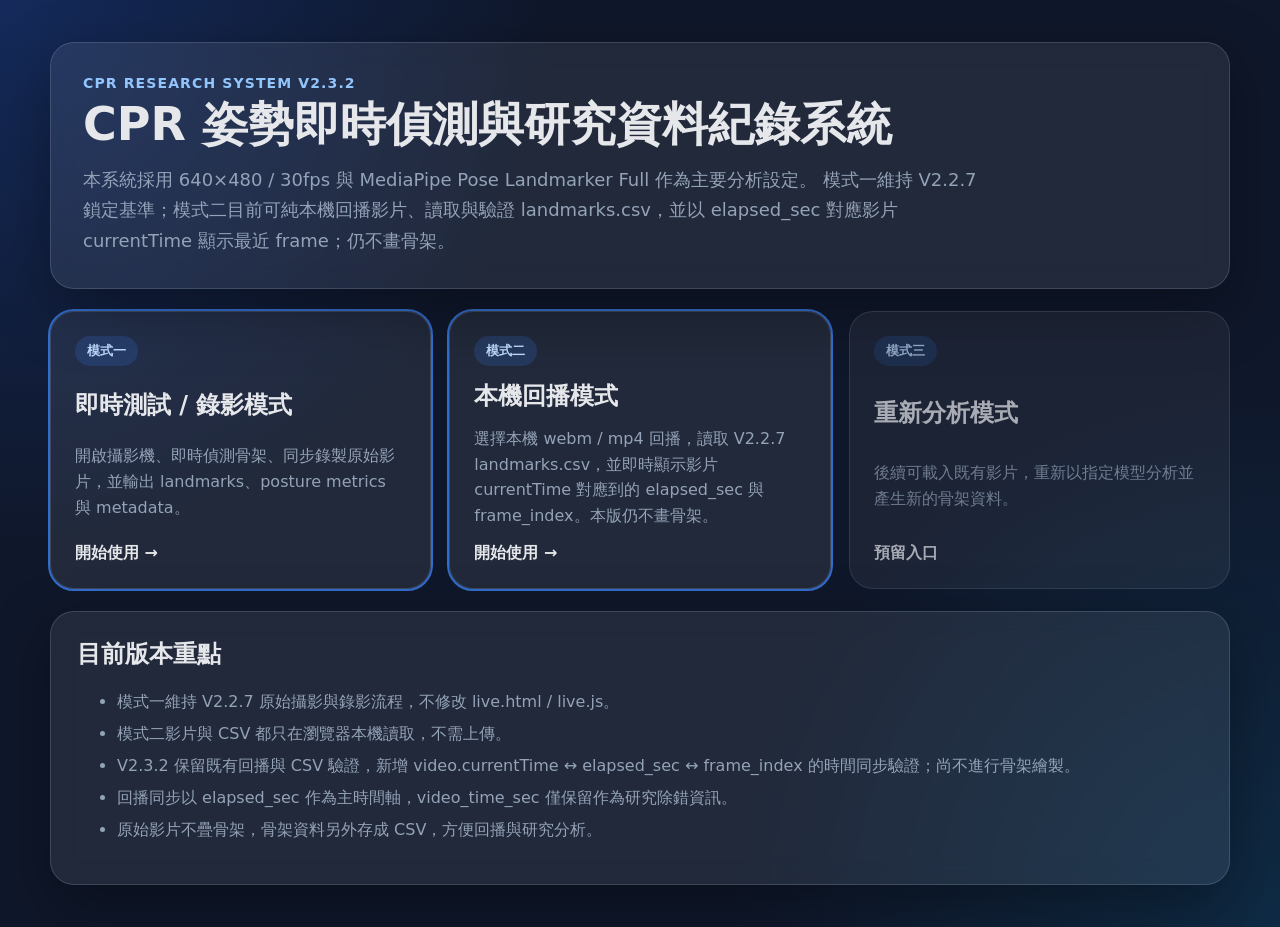
==== index.html @ a7bba178 "V2.3.2 mode 2" ====
<!doctype html>
<html lang="zh-Hant">
<head>
  <meta charset="utf-8" />
  <meta name="viewport" content="width=device-width, initial-scale=1" />
  <title>CPR Research System V2.3.2</title>
  <link rel="stylesheet" href="style.css?v=20260828-v232" />
</head>
<body>
  <main class="home-shell">
    <section class="hero-card">
      <p class="eyebrow">CPR Research System V2.3.2</p>
      <h1>CPR 姿勢即時偵測與研究資料紀錄系統</h1>
      <p class="hero-text">
        本系統採用 640×480 / 30fps 與 MediaPipe Pose Landmarker Full 作為主要分析設定。
        模式一維持 V2.2.7 鎖定基準；模式二目前可純本機回播影片、讀取與驗證 landmarks.csv，並以 elapsed_sec 對應影片 currentTime 顯示最近 frame；仍不畫骨架。
      </p>
    </section>

    <section class="mode-grid" aria-label="系統模式選擇">
      <a class="mode-card active" href="live.html">
        <span class="mode-badge">模式一</span>
        <h2>即時測試 / 錄影模式</h2>
        <p>開啟攝影機、即時偵測骨架、同步錄製原始影片，並輸出 landmarks、posture metrics 與 metadata。</p>
        <strong>開始使用 →</strong>
      </a>

      <a class="mode-card active" href="replay.html">
        <span class="mode-badge">模式二</span>
        <h2>本機回播模式</h2>
        <p>選擇本機 webm / mp4 回播，讀取 V2.2.7 landmarks.csv，並即時顯示影片 currentTime 對應到的 elapsed_sec 與 frame_index。本版仍不畫骨架。</p>
        <strong>開始使用 →</strong>
      </a>

      <a class="mode-card disabled" href="analyze.html" aria-disabled="true">
        <span class="mode-badge">模式三</span>
        <h2>重新分析模式</h2>
        <p>後續可載入既有影片，重新以指定模型分析並產生新的骨架資料。</p>
        <strong>預留入口</strong>
      </a>
    </section>

    <section class="note-card">
      <h2>目前版本重點</h2>
      <ul>
        <li>模式一維持 V2.2.7 原始攝影與錄影流程，不修改 live.html / live.js。</li>
        <li>模式二影片與 CSV 都只在瀏覽器本機讀取，不需上傳。</li>
        <li>V2.3.2 保留既有回播與 CSV 驗證，新增 video.currentTime ↔ elapsed_sec ↔ frame_index 的時間同步驗證；尚不進行骨架繪製。</li>
        <li>回播同步以 elapsed_sec 作為主時間軸，video_time_sec 僅保留作為研究除錯資訊。</li>
        <li>原始影片不疊骨架，骨架資料另外存成 CSV，方便回播與研究分析。</li>
      </ul>
    </section>
  </main>
</body>
</html>
---- style.css ----
:root {
  --bg: #0f172a;
  --surface: #111827;
  --surface-2: #1f2937;
  --card: #ffffff;
  --text: #e5e7eb;
  --muted: #94a3b8;
  --line: rgba(148, 163, 184, 0.25);
  --primary: #2563eb;
  --primary-2: #1d4ed8;
  --danger: #dc2626;
  --danger-2: #b91c1c;
  --ok: #16a34a;
  --warn: #f59e0b;
  --bad: #dc2626;
  --shadow: 0 20px 60px rgba(0, 0, 0, 0.35);
  --video-aspect: 4 / 3;
}


* { box-sizing: border-box; }

body {
  margin: 0;
  min-height: 100vh;
  font-family: system-ui, -apple-system, BlinkMacSystemFont, "Segoe UI", sans-serif;
  background:
    radial-gradient(circle at top left, rgba(37, 99, 235, 0.25), transparent 35%),
    radial-gradient(circle at bottom right, rgba(14, 165, 233, 0.14), transparent 35%),
    var(--bg);
  color: var(--text);
}

a { color: inherit; text-decoration: none; }

button, input, select {
  font: inherit;
}

button {
  border: 0;
  border-radius: 12px;
  padding: 12px 16px;
  cursor: pointer;
  font-weight: 800;
  transition: transform 0.15s ease, opacity 0.15s ease, background 0.15s ease;
}

button:hover:not(:disabled) { transform: translateY(-1px); }
button:disabled { opacity: 0.45; cursor: not-allowed; }

.primary-btn, .primary-link {
  background: var(--primary);
  color: #fff;
}
.primary-btn:hover:not(:disabled), .primary-link:hover { background: var(--primary-2); }

.secondary-btn {
  background: #e5e7eb;
  color: #111827;
}

.danger-btn {
  background: var(--danger);
  color: #fff;
}
.danger-btn:hover:not(:disabled) { background: var(--danger-2); }

.home-shell, .placeholder-shell {
  width: min(1180px, calc(100% - 32px));
  margin: 0 auto;
  padding: 42px 0;
}

.hero-card, .note-card, .panel {
  background: rgba(255, 255, 255, 0.08);
  border: 1px solid var(--line);
  border-radius: 24px;
  box-shadow: var(--shadow);
  backdrop-filter: blur(12px);
}

.hero-card {
  padding: 32px;
}

.hero-card h1, .topbar h1 {
  margin: 8px 0 14px;
  font-size: clamp(30px, 4vw, 46px);
  line-height: 1.12;
}

.eyebrow {
  margin: 0;
  color: #93c5fd;
  font-size: 14px;
  font-weight: 900;
  letter-spacing: 0.08em;
  text-transform: uppercase;
}

.hero-text {
  max-width: 900px;
  margin: 0;
  color: var(--muted);
  font-size: 18px;
  line-height: 1.7;
}

.mode-grid {
  display: grid;
  grid-template-columns: repeat(3, 1fr);
  gap: 18px;
  margin: 22px 0;
}

.mode-card {
  display: flex;
  min-height: 260px;
  flex-direction: column;
  gap: 14px;
  justify-content: space-between;
  padding: 24px;
  background: rgba(255, 255, 255, 0.08);
  border: 1px solid var(--line);
  border-radius: 24px;
}

.mode-card.active { outline: 2px solid rgba(59, 130, 246, 0.8); }
.mode-card.disabled { opacity: 0.72; }
.mode-card h2 { margin: 0; font-size: 24px; }
.mode-card p { margin: 0; color: var(--muted); line-height: 1.6; }

.mode-badge, .version-pill {
  width: fit-content;
  border-radius: 999px;
  padding: 6px 12px;
  background: rgba(59, 130, 246, 0.18);
  color: #bfdbfe;
  font-weight: 900;
  font-size: 13px;
}

.note-card {
  padding: 26px;
}
.note-card h2 { margin-top: 0; }
.note-card li { margin: 8px 0; color: var(--muted); line-height: 1.5; }

.back-link {
  display: inline-block;
  margin-bottom: 16px;
  color: #bfdbfe;
  font-weight: 800;
}

.primary-link {
  display: inline-block;
  width: fit-content;
  margin-top: 20px;
  border-radius: 12px;
  padding: 12px 16px;
  font-weight: 900;
}

.app-shell {
  width: min(1680px, calc(100% - 28px));
  margin: 0 auto;
  padding: 24px 0 40px;
}

.topbar {
  display: flex;
  align-items: flex-start;
  justify-content: space-between;
  gap: 18px;
  margin-bottom: 18px;
}
.topbar h1 { font-size: clamp(28px, 3vw, 42px); }

.live-layout {
  display: grid;
  grid-template-columns: minmax(250px, 310px) minmax(520px, 1fr) minmax(300px, 380px);
  gap: 18px;
  align-items: start;
}

.panel {
  padding: 18px;
}
.panel h2 {
  margin: 0 0 16px;
  font-size: 21px;
}

.field {
  display: grid;
  gap: 8px;
  margin-bottom: 14px;
}
.field span {
  color: #cbd5e1;
  font-size: 14px;
  font-weight: 800;
}
input, select {
  width: 100%;
  border: 1px solid rgba(148, 163, 184, 0.35);
  border-radius: 12px;
  padding: 12px 13px;
  background: rgba(15, 23, 42, 0.78);
  color: var(--text);
  outline: none;
}
input:focus, select:focus {
  border-color: #60a5fa;
  box-shadow: 0 0 0 3px rgba(37, 99, 235, 0.25);
}

.info-box {
  margin-top: 14px;
  border-radius: 16px;
  padding: 14px;
  background: rgba(15, 23, 42, 0.72);
  border: 1px solid rgba(148, 163, 184, 0.22);
}
.info-box p { margin: 8px 0 0; color: var(--muted); line-height: 1.55; }
.info-box.compact { font-size: 14px; }

.video-column {
  display: grid;
  gap: 14px;
  position: sticky;
  top: 14px;
}

.operation-panel {
  display: grid;
  gap: 14px;
  position: sticky;
  top: 14px;
}
.operation-panel h2 { margin-bottom: 0; }

.video-card {
  position: relative;
  width: 100%;
  aspect-ratio: var(--video-aspect, 4 / 3);
  overflow: hidden;
  border-radius: 24px;
  background: #020617;
  border: 1px solid var(--line);
  box-shadow: var(--shadow);
}
.video-card video,
.video-card canvas {
  position: absolute;
  inset: 0;
  width: 100%;
  height: 100%;
  object-fit: contain;
}
.video-card video { display: none; }
.video-card.video-landscape { --video-aspect: 4 / 3; }
.video-card.video-portrait {
  --video-aspect: 3 / 4;
  width: min(100%, 440px);
  margin-inline: auto;
}

.video-overlay {
  position: absolute;
  z-index: 5;
  border-radius: 12px;
  padding: 8px 12px;
  background: rgba(2, 6, 23, 0.72);
  color: #fff;
  font-weight: 900;
  letter-spacing: 0.02em;
}
.top-left { top: 12px; left: 12px; }
.top-right { top: 12px; right: 12px; font-size: 28px; }
.bottom-left { bottom: 12px; left: 12px; color: #bfdbfe; }

.control-row {
  display: grid;
  grid-template-columns: 1fr 1fr;
  gap: 10px;
}

.status-line {
  border-radius: 14px;
  padding: 12px 14px;
  background: rgba(15, 23, 42, 0.78);
  border: 1px solid var(--line);
  color: #cbd5e1;
  line-height: 1.5;
}

.status-panel { display: grid; gap: 12px; }
.status-panel h2 { margin-bottom: 4px; }
.inline-status-panel {
  display: grid;
  grid-template-columns: 1fr 1fr;
  gap: 10px;
  align-items: stretch;
}
.inline-status-panel h2, .inline-status-panel .info-box { grid-column: 1 / -1; }

.metric-card {
  border-radius: 18px;
  padding: 16px;
  background: rgba(15, 23, 42, 0.78);
  border: 1px solid rgba(148, 163, 184, 0.22);
}
.metric-card span {
  display: block;
  color: var(--muted);
  font-size: 14px;
  font-weight: 800;
  margin-bottom: 8px;
}
.metric-card strong {
  display: block;
  font-size: 25px;
  line-height: 1.25;
}
.metric-card.ok { border-color: rgba(22, 163, 74, 0.6); }
.metric-card.ok strong { color: #86efac; }
.metric-card.warn { border-color: rgba(245, 158, 11, 0.75); }
.metric-card.warn strong { color: #fcd34d; }
.metric-card.bad { border-color: rgba(220, 38, 38, 0.7); }
.metric-card.bad strong { color: #fca5a5; }
.metric-card.muted strong { color: #cbd5e1; font-size: 18px; }

.download-panel h2 { margin-bottom: 12px; }
.download-grid {
  display: grid;
  grid-template-columns: 1fr;
  gap: 10px;
}
.download-grid button { min-height: 52px; }

@media (max-width: 1180px) {
  .mode-grid { grid-template-columns: 1fr; }
  .live-layout {
    grid-template-columns: 1fr;
  }
  .settings-panel { order: 3; }
  .video-column { order: 1; position: static; }
  .operation-panel { order: 2; position: static; }
  .inline-status-panel { grid-template-columns: repeat(3, minmax(0, 1fr)); }
  .inline-status-panel .metric-card.muted { grid-column: span 2; }
  .download-grid { grid-template-columns: repeat(2, 1fr); }
}

@media (max-width: 720px) {
  .home-shell, .placeholder-shell, .app-shell { width: min(100% - 18px, 100%); padding-top: 14px; }
  .hero-card, .note-card, .panel { border-radius: 18px; padding: 16px; }
  .topbar { display: block; }
  .version-pill { margin-top: 10px; }
  .control-row { grid-template-columns: 1fr 1fr; gap: 8px; }
  .control-row button { min-height: 50px; padding: 10px 8px; font-size: 15px; }
  .download-grid { grid-template-columns: 1fr; }
  .video-card { border-radius: 18px; }
  .video-card.video-portrait { width: min(100%, calc(43vh * 0.75)); }
  .video-card.video-landscape { width: min(100%, calc(43vh * 1.333)); margin-inline: auto; }
  .video-overlay { font-size: 16px; padding: 7px 10px; }
  .top-right { font-size: 22px; }
  .inline-status-panel { gap: 8px; padding: 12px; }
  .inline-status-panel h2 { font-size: 18px; margin: 0; }
  .metric-card { padding: 12px; border-radius: 14px; }
  .metric-card span { font-size: 12px; margin-bottom: 4px; }
  .metric-card strong { font-size: 17px; }
  .metric-card.muted strong { font-size: 14px; }
}


/* V2.2.7: 現場測試版版面修正 */
.download-panel {
  border-top: 1px solid rgba(148, 163, 184, 0.18);
  padding-top: 4px;
}
.download-panel h2 { font-size: 18px; margin: 0 0 10px; }
@media (min-width: 1181px) {
  .video-card { min-height: 0; }
  .settings-panel, .operation-panel, .video-column { max-height: calc(100vh - 28px); }
  .settings-panel, .operation-panel { overflow: auto; }
}
@media (max-width: 720px) {
  .app-shell { padding-bottom: 20px; }
  .topbar h1 { font-size: 24px; margin-bottom: 6px; }
  .back-link { margin-bottom: 8px; }
  .eyebrow { font-size: 12px; }
  .operation-panel { padding: 12px; gap: 10px; }
  .operation-panel > h2 { font-size: 18px; }
  .inline-status-panel { grid-template-columns: repeat(2, minmax(0, 1fr)); }
  .inline-status-panel .metric-card.muted { grid-column: 1 / -1; }
  .monitor-hint { display: none; }
  .status-line { font-size: 14px; padding: 10px; }
}


/* V2.2.7: keep V2.2.3 camera flow, refine display and mobile operation order */
#sideCard strong { font-size: 22px; }
@media (max-width: 720px) {
  .operation-panel > h2 { order: 0; }
  .inline-status-panel { order: 1; }
  .control-row { order: 2; }
  .status-line { order: 3; }
  .monitor-hint { order: 4; }
  .download-panel { order: 5; }
}

/* V2.3.0: Mode 2 local-only video playback. Existing V2.2.7 live styles above are unchanged. */
.replay-layout {
  display: grid;
  grid-template-columns: minmax(280px, 340px) minmax(0, 1fr);
  gap: 18px;
  align-items: start;
}

.replay-control-panel,
.replay-main-column {
  display: grid;
  gap: 14px;
}

.replay-control-panel {
  position: sticky;
  top: 14px;
}

.replay-button-row {
  grid-template-columns: 1fr;
}

.local-only-box {
  border-color: rgba(22, 163, 74, 0.45);
}

.local-only-box strong {
  color: #86efac;
}

.replay-video-card {
  --video-aspect: 4 / 3;
  min-height: 260px;
}

.replay-video-card video {
  display: block;
  z-index: 2;
  background: #020617;
}

.replay-empty-state {
  position: absolute;
  inset: 0;
  z-index: 1;
  display: grid;
  place-content: center;
  gap: 8px;
  padding: 24px;
  text-align: center;
  color: var(--muted);
}

.replay-empty-state strong {
  color: var(--text);
  font-size: 22px;
}

.replay-empty-state[hidden] {
  display: none;
}

.replay-info-panel h2 {
  margin-bottom: 14px;
}

.replay-info-grid {
  display: grid;
  grid-template-columns: repeat(3, minmax(0, 1fr));
  gap: 10px;
}

.replay-info-grid .metric-card strong {
  overflow-wrap: anywhere;
}

.replay-message-ok {
  border-color: rgba(22, 163, 74, 0.55);
  color: #bbf7d0;
}

.replay-message-error {
  border-color: rgba(220, 38, 38, 0.65);
  color: #fecaca;
}

@media (max-width: 980px) {
  .replay-layout {
    grid-template-columns: 1fr;
  }
  .replay-control-panel {
    position: static;
  }
  .replay-info-grid {
    grid-template-columns: repeat(2, minmax(0, 1fr));
  }
}

@media (max-width: 560px) {
  .replay-info-grid {
    grid-template-columns: 1fr;
  }
  .replay-video-card {
    min-height: 210px;
  }
}

/* V2.3.1: Mode 2 local landmarks.csv read/validation only. */
.replay-input-section {
  display: grid;
  gap: 12px;
}

.replay-input-section + .replay-input-section {
  border-top: 1px solid rgba(148, 163, 184, 0.22);
  padding-top: 16px;
}

.replay-input-section h2 {
  margin: 0;
}

.csv-mini-status {
  display: flex;
  align-items: center;
  gap: 9px;
  min-height: 44px;
  padding: 10px 12px;
  border-radius: 12px;
  border: 1px solid rgba(148, 163, 184, 0.22);
  background: rgba(15, 23, 42, 0.62);
  color: #cbd5e1;
}

.csv-status-dot {
  width: 10px;
  height: 10px;
  flex: 0 0 10px;
  border-radius: 999px;
  background: #64748b;
}

.csv-mini-status[data-state="loading"] .csv-status-dot { background: #fbbf24; }
.csv-mini-status[data-state="pass"] .csv-status-dot { background: #22c55e; }
.csv-mini-status[data-state="fail"] .csv-status-dot { background: #ef4444; }
.csv-mini-status[data-state="pass"] { border-color: rgba(34, 197, 94, 0.52); color: #bbf7d0; }
.csv-mini-status[data-state="fail"] { border-color: rgba(239, 68, 68, 0.58); color: #fecaca; }

.validation-heading-row {
  display: flex;
  align-items: flex-start;
  justify-content: space-between;
  gap: 16px;
  margin-bottom: 8px;
}

.validation-heading-row h2 {
  margin: 0;
}

.validation-heading-row .eyebrow {
  margin: 0 0 5px;
}

.validation-badge {
  flex: 0 0 auto;
  padding: 8px 12px;
  border-radius: 999px;
  border: 1px solid rgba(148, 163, 184, 0.28);
  background: rgba(15, 23, 42, 0.78);
  color: #cbd5e1;
  font-size: 14px;
  font-weight: 900;
}

.validation-badge[data-state="loading"] { border-color: rgba(245, 158, 11, 0.65); color: #fde68a; }
.validation-badge[data-state="pass"] { border-color: rgba(34, 197, 94, 0.65); color: #86efac; }
.validation-badge[data-state="fail"] { border-color: rgba(239, 68, 68, 0.7); color: #fca5a5; }

.validation-explain {
  margin: 0 0 14px;
  color: var(--muted);
  line-height: 1.65;
}

.landmark-info-grid {
  display: grid;
  grid-template-columns: repeat(3, minmax(0, 1fr));
  gap: 10px;
  margin-bottom: 14px;
}

.landmark-info-grid .metric-card strong {
  overflow-wrap: anywhere;
}

.validation-checks {
  display: grid;
  grid-template-columns: repeat(2, minmax(0, 1fr));
  gap: 10px;
}

.validation-check {
  display: grid;
  grid-template-columns: 34px minmax(0, 1fr);
  gap: 10px;
  align-items: start;
  min-height: 78px;
  padding: 13px;
  border-radius: 14px;
  border: 1px solid rgba(148, 163, 184, 0.22);
  background: rgba(15, 23, 42, 0.58);
}

.validation-check .validation-icon {
  display: grid;
  place-items: center;
  width: 30px;
  height: 30px;
  border-radius: 999px;
  background: rgba(100, 116, 139, 0.22);
  color: #cbd5e1;
  font-weight: 1000;
}

.validation-check strong,
.validation-check small {
  display: block;
}

.validation-check strong {
  margin: 1px 0 5px;
  color: #e2e8f0;
}

.validation-check small {
  color: var(--muted);
  line-height: 1.4;
}

.validation-check[data-state="pass"] {
  border-color: rgba(34, 197, 94, 0.5);
}
.validation-check[data-state="pass"] .validation-icon {
  background: rgba(34, 197, 94, 0.16);
  color: #86efac;
}
.validation-check[data-state="fail"] {
  border-color: rgba(239, 68, 68, 0.6);
}
.validation-check[data-state="fail"] .validation-icon {
  background: rgba(239, 68, 68, 0.16);
  color: #fca5a5;
}

.csv-detail-box {
  margin-top: 14px;
  border: 1px solid rgba(148, 163, 184, 0.22);
  border-radius: 14px;
  background: rgba(15, 23, 42, 0.48);
  overflow: hidden;
}

.csv-detail-box summary {
  cursor: pointer;
  padding: 13px 15px;
  color: #cbd5e1;
  font-weight: 850;
}

.csv-detail-grid {
  display: grid;
  grid-template-columns: repeat(2, minmax(0, 1fr));
  gap: 0;
  margin: 0;
  border-top: 1px solid rgba(148, 163, 184, 0.18);
}

.csv-detail-grid > div {
  padding: 12px 15px;
  border-bottom: 1px solid rgba(148, 163, 184, 0.12);
}

.csv-detail-grid > div:nth-child(odd) {
  border-right: 1px solid rgba(148, 163, 184, 0.12);
}

.csv-detail-grid dt {
  color: var(--muted);
  font-size: 12px;
  font-weight: 800;
  margin-bottom: 4px;
}

.csv-detail-grid dd {
  margin: 0;
  color: #e2e8f0;
  font-weight: 850;
  overflow-wrap: anywhere;
}

@media (max-width: 760px) {
  .landmark-info-grid,
  .validation-checks,
  .csv-detail-grid {
    grid-template-columns: 1fr;
  }

  .csv-detail-grid > div:nth-child(odd) {
    border-right: 0;
  }

  .validation-heading-row {
    align-items: stretch;
    flex-direction: column;
  }

  .validation-badge {
    align-self: flex-start;
  }
}

/* V2.3.1.1: responsive playback layout stabilization only.
   V2.3.1 CSV parsing/validation and V2.3.0 playback behavior are unchanged. */
@media (min-width: 981px) {
  .replay-layout {
    grid-template-columns: 300px minmax(0, 1fr);
  }
}

.replay-control-panel {
  /* Mode 2 does not need a floating control panel. Keeping it in normal flow
     avoids apparent overlap while a tall video / validation panel is scrolled. */
  position: static;
  min-width: 0;
}

.replay-main-column {
  min-width: 0;
}

.replay-video-stage {
  display: flex;
  justify-content: center;
  align-items: flex-start;
  width: 100%;
  min-width: 0;
}

.replay-video-card {
  --replay-display-max-width: 640px;
  width: min(100%, var(--replay-display-max-width));
  min-height: 0;
  margin-inline: auto;
  flex: 0 1 auto;
}

.replay-video-card video {
  object-fit: contain;
}

@media (max-width: 980px) {
  .replay-layout {
    grid-template-columns: 1fr;
  }

  .replay-control-panel,
  .replay-main-column {
    width: 100%;
  }
}

@media (max-width: 560px) {
  .replay-shell {
    width: min(100% - 12px, 100%);
  }

  .replay-video-card {
    min-height: 0;
    border-radius: 16px;
  }

  .replay-input-section input[type="file"],
  .replay-input-section select,
  .replay-input-section button {
    max-width: 100%;
  }
}


/* V2.3.2: video.currentTime <-> elapsed_sec <-> frame_index synchronization validation.
   No canvas/skeleton styles are introduced in this version. */
.sync-info-grid {
  display: grid;
  grid-template-columns: repeat(3, minmax(0, 1fr));
  gap: 10px;
  margin-bottom: 14px;
}

.sync-info-grid .metric-card strong {
  overflow-wrap: anywhere;
}

.sync-validation-panel code {
  padding: 1px 5px;
  border-radius: 6px;
  background: rgba(15, 23, 42, 0.72);
  color: #bfdbfe;
  font-size: 0.92em;
}

.sync-guidance-box {
  display: grid;
  gap: 5px;
  margin-top: 14px;
  padding: 12px 14px;
  border: 1px solid rgba(59, 130, 246, 0.34);
  border-radius: 14px;
  background: rgba(30, 64, 175, 0.10);
  color: #cbd5e1;
  line-height: 1.55;
}

.sync-guidance-box strong {
  color: #dbeafe;
}

@media (max-width: 760px) {
  .sync-info-grid {
    grid-template-columns: repeat(2, minmax(0, 1fr));
  }
}

@media (max-width: 480px) {
  .sync-info-grid {
    grid-template-columns: 1fr;
  }
}
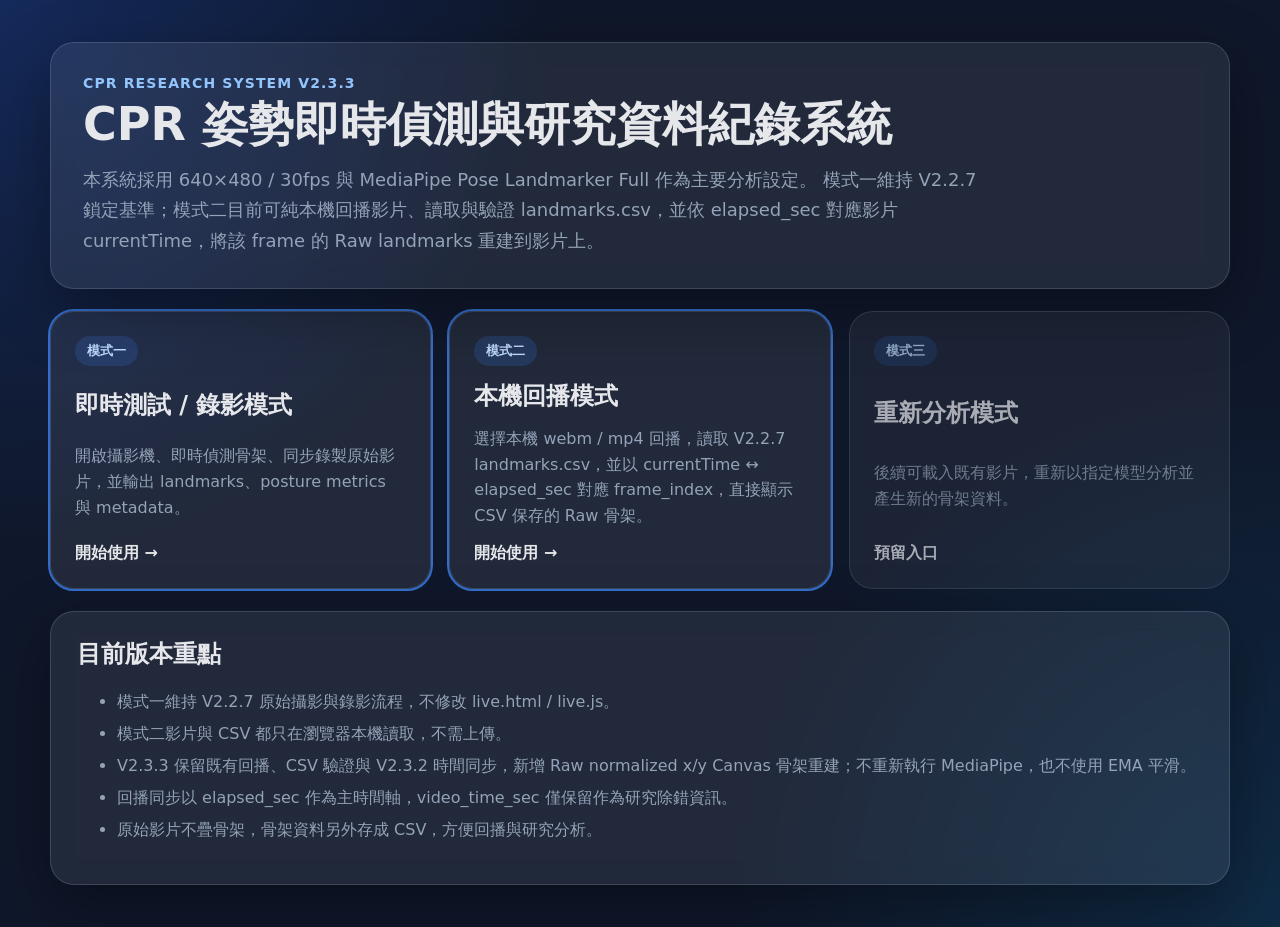
==== commit 673c817a: "V2.3.3 landmarks" ====
--- a/index.html
+++ b/index.html
@@ -3,17 +3,17 @@
 <head>
   <meta charset="utf-8" />
   <meta name="viewport" content="width=device-width, initial-scale=1" />
-  <title>CPR Research System V2.3.2</title>
-  <link rel="stylesheet" href="style.css?v=20260828-v232" />
+  <title>CPR Research System V2.3.3</title>
+  <link rel="stylesheet" href="style.css?v=20260828-v233" />
 </head>
 <body>
   <main class="home-shell">
     <section class="hero-card">
-      <p class="eyebrow">CPR Research System V2.3.2</p>
+      <p class="eyebrow">CPR Research System V2.3.3</p>
       <h1>CPR 姿勢即時偵測與研究資料紀錄系統</h1>
       <p class="hero-text">
         本系統採用 640×480 / 30fps 與 MediaPipe Pose Landmarker Full 作為主要分析設定。
-        模式一維持 V2.2.7 鎖定基準；模式二目前可純本機回播影片、讀取與驗證 landmarks.csv，並以 elapsed_sec 對應影片 currentTime 顯示最近 frame；仍不畫骨架。
+        模式一維持 V2.2.7 鎖定基準；模式二目前可純本機回播影片、讀取與驗證 landmarks.csv，並依 elapsed_sec 對應影片 currentTime，將該 frame 的 Raw landmarks 重建到影片上。
       </p>
     </section>
 
@@ -28,7 +28,7 @@
       <a class="mode-card active" href="replay.html">
         <span class="mode-badge">模式二</span>
         <h2>本機回播模式</h2>
-        <p>選擇本機 webm / mp4 回播，讀取 V2.2.7 landmarks.csv，並即時顯示影片 currentTime 對應到的 elapsed_sec 與 frame_index。本版仍不畫骨架。</p>
+        <p>選擇本機 webm / mp4 回播，讀取 V2.2.7 landmarks.csv，並以 currentTime ↔ elapsed_sec 對應 frame_index，直接顯示 CSV 保存的 Raw 骨架。</p>
         <strong>開始使用 →</strong>
       </a>
 
@@ -45,7 +45,7 @@
       <ul>
         <li>模式一維持 V2.2.7 原始攝影與錄影流程，不修改 live.html / live.js。</li>
         <li>模式二影片與 CSV 都只在瀏覽器本機讀取，不需上傳。</li>
-        <li>V2.3.2 保留既有回播與 CSV 驗證，新增 video.currentTime ↔ elapsed_sec ↔ frame_index 的時間同步驗證；尚不進行骨架繪製。</li>
+        <li>V2.3.3 保留既有回播、CSV 驗證與 V2.3.2 時間同步，新增 Raw normalized x/y Canvas 骨架重建；不重新執行 MediaPipe，也不使用 EMA 平滑。</li>
         <li>回播同步以 elapsed_sec 作為主時間軸，video_time_sec 僅保留作為研究除錯資訊。</li>
         <li>原始影片不疊骨架，骨架資料另外存成 CSV，方便回播與研究分析。</li>
       </ul>
--- a/style.css
+++ b/style.css
@@ -851,3 +851,89 @@
     grid-template-columns: 1fr;
   }
 }
+
+
+/* V2.3.3: Raw landmarks.csv skeleton overlay.
+   V2.3.2 playback/CSV/time-sync layout remains unchanged. */
+.replay-skeleton-canvas {
+  position: absolute;
+  inset: 0;
+  z-index: 3;
+  width: 100%;
+  height: 100%;
+  pointer-events: none;
+}
+
+.replay-skeleton-badge {
+  position: absolute;
+  top: 10px;
+  left: 10px;
+  z-index: 4;
+  max-width: calc(100% - 20px);
+  padding: 7px 10px;
+  border: 1px solid rgba(148, 163, 184, 0.35);
+  border-radius: 999px;
+  background: rgba(2, 6, 23, 0.76);
+  color: #cbd5e1;
+  font-size: 12px;
+  font-weight: 900;
+  line-height: 1.2;
+  pointer-events: none;
+  backdrop-filter: blur(3px);
+}
+
+.replay-skeleton-badge[data-state="pass"] {
+  border-color: rgba(34, 197, 94, 0.58);
+  color: #bbf7d0;
+}
+
+.replay-skeleton-badge[data-state="fail"] {
+  border-color: rgba(239, 68, 68, 0.6);
+  color: #fecaca;
+}
+
+.replay-skeleton-badge[data-state="off"] {
+  border-color: rgba(148, 163, 184, 0.32);
+  color: #94a3b8;
+}
+
+.replay-toggle-row {
+  display: flex;
+  align-items: center;
+  gap: 10px;
+  min-height: 46px;
+  padding: 10px 12px;
+  border: 1px solid rgba(148, 163, 184, 0.28);
+  border-radius: 12px;
+  background: rgba(15, 23, 42, 0.68);
+  color: #e2e8f0;
+  font-weight: 850;
+  cursor: pointer;
+}
+
+.replay-toggle-row input[type="checkbox"] {
+  width: 20px;
+  height: 20px;
+  margin: 0;
+  accent-color: #22c55e;
+}
+
+.replay-toggle-row input:disabled + span {
+  opacity: 0.58;
+}
+
+.replay-helper-text {
+  margin: -2px 0 0;
+  color: var(--muted);
+  font-size: 13px;
+  line-height: 1.55;
+}
+
+@media (max-width: 560px) {
+  .replay-skeleton-badge {
+    top: 7px;
+    left: 7px;
+    padding: 6px 8px;
+    font-size: 11px;
+  }
+}
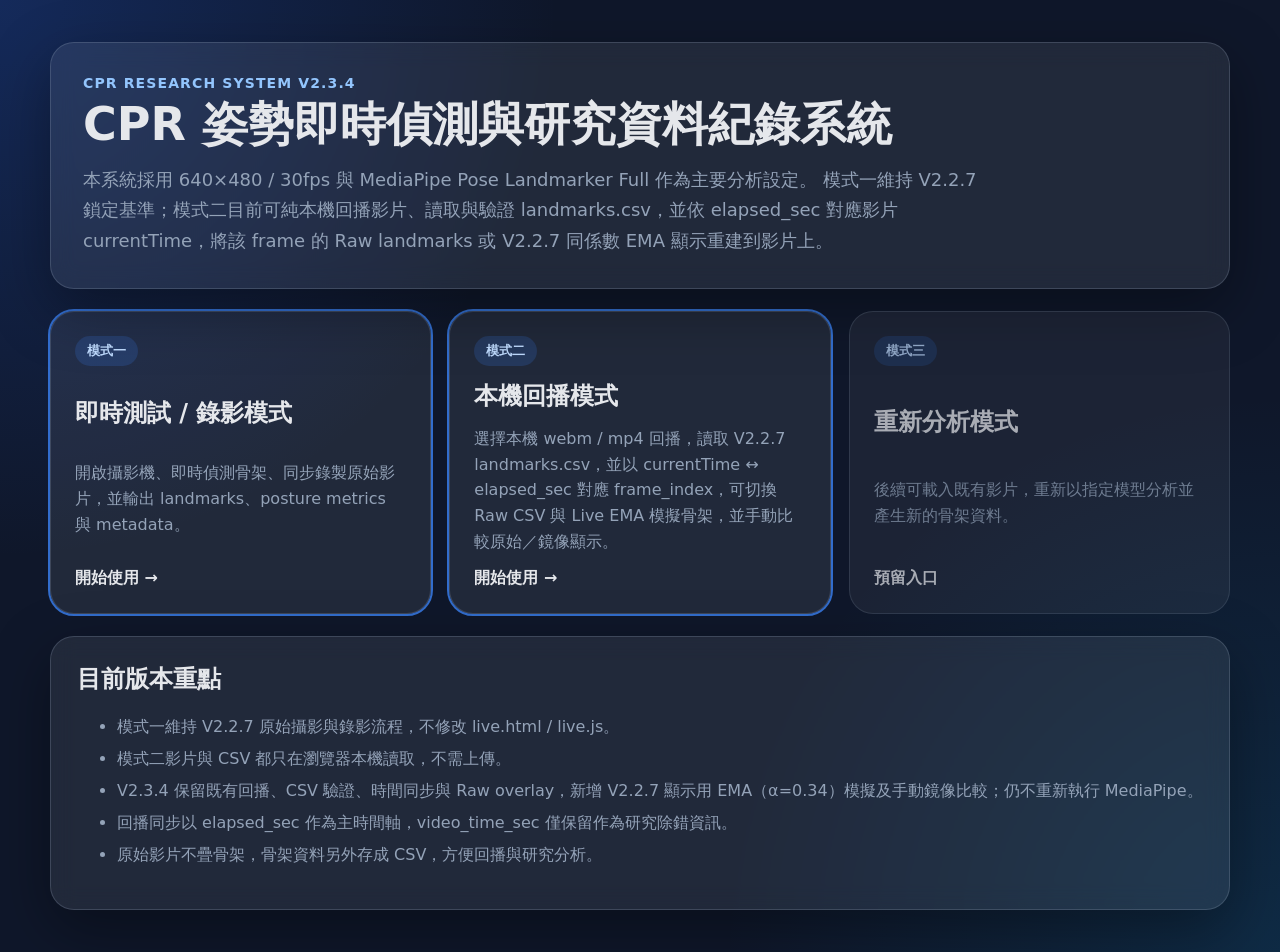
==== commit 47239924: "V2.3.4 Live EMA 模擬" ====
--- a/index.html
+++ b/index.html
@@ -3,17 +3,17 @@
 <head>
   <meta charset="utf-8" />
   <meta name="viewport" content="width=device-width, initial-scale=1" />
-  <title>CPR Research System V2.3.3</title>
-  <link rel="stylesheet" href="style.css?v=20260828-v233" />
+  <title>CPR Research System V2.3.4</title>
+  <link rel="stylesheet" href="style.css?v=20260829-v234" />
 </head>
 <body>
   <main class="home-shell">
     <section class="hero-card">
-      <p class="eyebrow">CPR Research System V2.3.3</p>
+      <p class="eyebrow">CPR Research System V2.3.4</p>
       <h1>CPR 姿勢即時偵測與研究資料紀錄系統</h1>
       <p class="hero-text">
         本系統採用 640×480 / 30fps 與 MediaPipe Pose Landmarker Full 作為主要分析設定。
-        模式一維持 V2.2.7 鎖定基準；模式二目前可純本機回播影片、讀取與驗證 landmarks.csv，並依 elapsed_sec 對應影片 currentTime，將該 frame 的 Raw landmarks 重建到影片上。
+        模式一維持 V2.2.7 鎖定基準；模式二目前可純本機回播影片、讀取與驗證 landmarks.csv，並依 elapsed_sec 對應影片 currentTime，將該 frame 的 Raw landmarks 或 V2.2.7 同係數 EMA 顯示重建到影片上。
       </p>
     </section>
 
@@ -28,7 +28,7 @@
       <a class="mode-card active" href="replay.html">
         <span class="mode-badge">模式二</span>
         <h2>本機回播模式</h2>
-        <p>選擇本機 webm / mp4 回播，讀取 V2.2.7 landmarks.csv，並以 currentTime ↔ elapsed_sec 對應 frame_index，直接顯示 CSV 保存的 Raw 骨架。</p>
+        <p>選擇本機 webm / mp4 回播，讀取 V2.2.7 landmarks.csv，並以 currentTime ↔ elapsed_sec 對應 frame_index，可切換 Raw CSV 與 Live EMA 模擬骨架，並手動比較原始／鏡像顯示。</p>
         <strong>開始使用 →</strong>
       </a>
 
@@ -45,7 +45,7 @@
       <ul>
         <li>模式一維持 V2.2.7 原始攝影與錄影流程，不修改 live.html / live.js。</li>
         <li>模式二影片與 CSV 都只在瀏覽器本機讀取，不需上傳。</li>
-        <li>V2.3.3 保留既有回播、CSV 驗證與 V2.3.2 時間同步，新增 Raw normalized x/y Canvas 骨架重建；不重新執行 MediaPipe，也不使用 EMA 平滑。</li>
+        <li>V2.3.4 保留既有回播、CSV 驗證、時間同步與 Raw overlay，新增 V2.2.7 顯示用 EMA（α=0.34）模擬及手動鏡像比較；仍不重新執行 MediaPipe。</li>
         <li>回播同步以 elapsed_sec 作為主時間軸，video_time_sec 僅保留作為研究除錯資訊。</li>
         <li>原始影片不疊骨架，骨架資料另外存成 CSV，方便回播與研究分析。</li>
       </ul>
--- a/style.css
+++ b/style.css
@@ -937,3 +937,16 @@
     font-size: 11px;
   }
 }
+
+
+/* V2.3.4: display-only comparison controls.
+   The raw video itself may be mirrored, while Canvas x coordinates are mirrored in JS
+   so point labels remain readable instead of being CSS-flipped backwards. */
+.replay-video-card video.is-mirrored {
+  transform: scaleX(-1);
+  transform-origin: center center;
+}
+
+.replay-skeleton-input-section .field {
+  margin-top: 2px;
+}
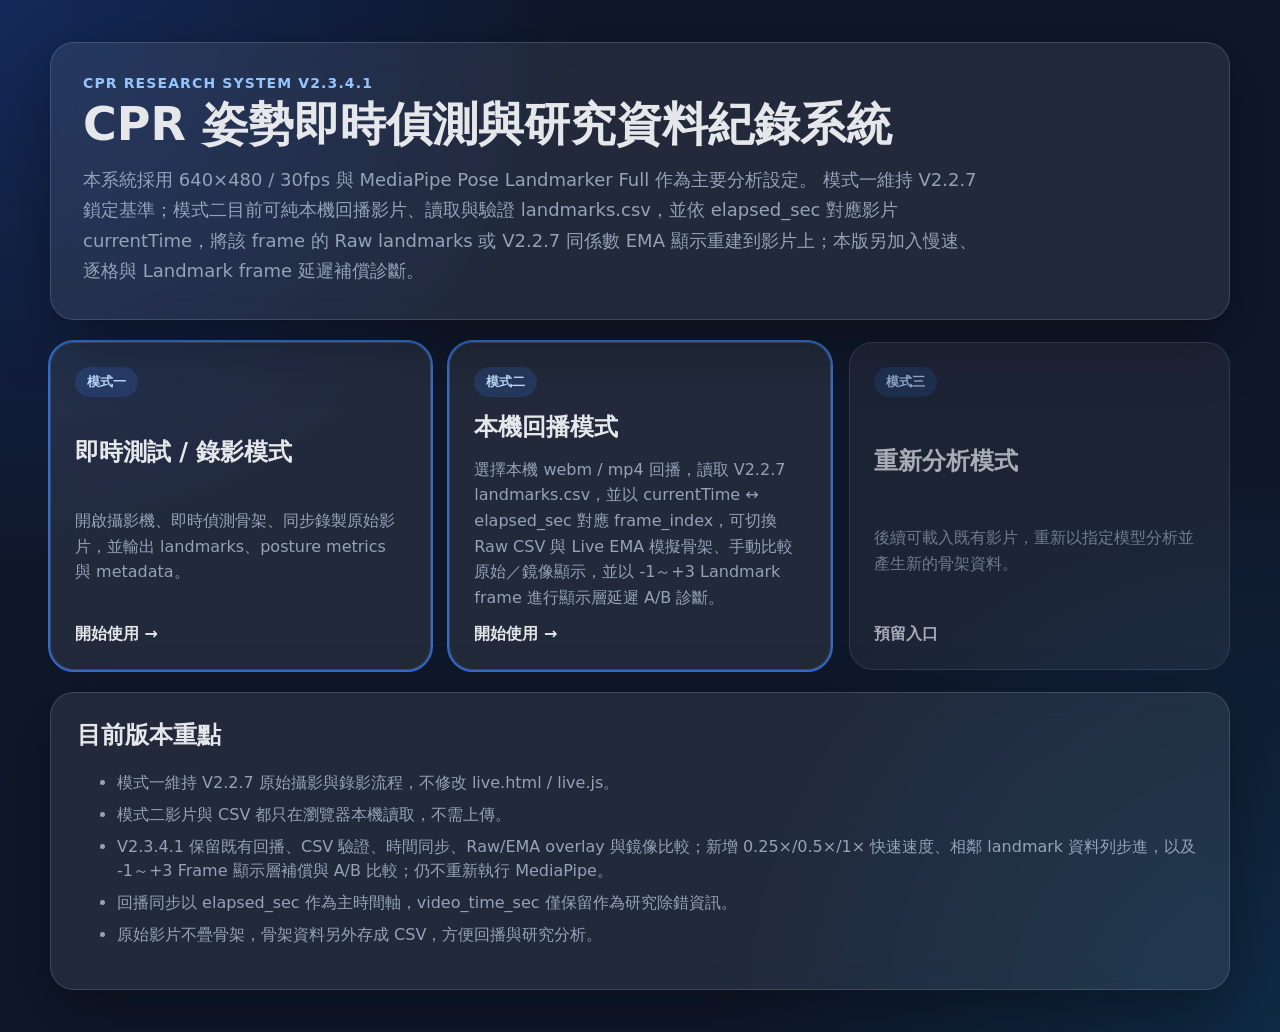
==== commit fb3b8150: "V2.3.4.1｜Playback & Landmark Latency Diagnostic" ====
--- a/index.html
+++ b/index.html
@@ -3,17 +3,17 @@
 <head>
   <meta charset="utf-8" />
   <meta name="viewport" content="width=device-width, initial-scale=1" />
-  <title>CPR Research System V2.3.4</title>
-  <link rel="stylesheet" href="style.css?v=20260829-v234" />
+  <title>CPR Research System V2.3.4.1</title>
+  <link rel="stylesheet" href="style.css?v=20260829-v2341" />
 </head>
 <body>
   <main class="home-shell">
     <section class="hero-card">
-      <p class="eyebrow">CPR Research System V2.3.4</p>
+      <p class="eyebrow">CPR Research System V2.3.4.1</p>
       <h1>CPR 姿勢即時偵測與研究資料紀錄系統</h1>
       <p class="hero-text">
         本系統採用 640×480 / 30fps 與 MediaPipe Pose Landmarker Full 作為主要分析設定。
-        模式一維持 V2.2.7 鎖定基準；模式二目前可純本機回播影片、讀取與驗證 landmarks.csv，並依 elapsed_sec 對應影片 currentTime，將該 frame 的 Raw landmarks 或 V2.2.7 同係數 EMA 顯示重建到影片上。
+        模式一維持 V2.2.7 鎖定基準；模式二目前可純本機回播影片、讀取與驗證 landmarks.csv，並依 elapsed_sec 對應影片 currentTime，將該 frame 的 Raw landmarks 或 V2.2.7 同係數 EMA 顯示重建到影片上；本版另加入慢速、逐格與 Landmark frame 延遲補償診斷。
       </p>
     </section>
 
@@ -28,7 +28,7 @@
       <a class="mode-card active" href="replay.html">
         <span class="mode-badge">模式二</span>
         <h2>本機回播模式</h2>
-        <p>選擇本機 webm / mp4 回播，讀取 V2.2.7 landmarks.csv，並以 currentTime ↔ elapsed_sec 對應 frame_index，可切換 Raw CSV 與 Live EMA 模擬骨架，並手動比較原始／鏡像顯示。</p>
+        <p>選擇本機 webm / mp4 回播，讀取 V2.2.7 landmarks.csv，並以 currentTime ↔ elapsed_sec 對應 frame_index，可切換 Raw CSV 與 Live EMA 模擬骨架、手動比較原始／鏡像顯示，並以 -1～+3 Landmark frame 進行顯示層延遲 A/B 診斷。</p>
         <strong>開始使用 →</strong>
       </a>
 
@@ -45,7 +45,7 @@
       <ul>
         <li>模式一維持 V2.2.7 原始攝影與錄影流程，不修改 live.html / live.js。</li>
         <li>模式二影片與 CSV 都只在瀏覽器本機讀取，不需上傳。</li>
-        <li>V2.3.4 保留既有回播、CSV 驗證、時間同步與 Raw overlay，新增 V2.2.7 顯示用 EMA（α=0.34）模擬及手動鏡像比較；仍不重新執行 MediaPipe。</li>
+        <li>V2.3.4.1 保留既有回播、CSV 驗證、時間同步、Raw/EMA overlay 與鏡像比較；新增 0.25×/0.5×/1× 快速速度、相鄰 landmark 資料列步進，以及 -1～+3 Frame 顯示層補償與 A/B 比較；仍不重新執行 MediaPipe。</li>
         <li>回播同步以 elapsed_sec 作為主時間軸，video_time_sec 僅保留作為研究除錯資訊。</li>
         <li>原始影片不疊骨架，骨架資料另外存成 CSV，方便回播與研究分析。</li>
       </ul>
--- a/style.css
+++ b/style.css
@@ -950,3 +950,111 @@
 .replay-skeleton-input-section .field {
   margin-top: 2px;
 }
+
+/* V2.3.4.1: playback + landmark latency diagnostic.
+   Diagnostic controls are display-only and do not alter stored CSV/video data. */
+.replay-latency-panel {
+  display: grid;
+  gap: 14px;
+}
+
+.latency-control-block {
+  display: grid;
+  gap: 8px;
+  padding: 12px;
+  border: 1px solid rgba(148, 163, 184, 0.22);
+  border-radius: 14px;
+  background: rgba(15, 23, 42, 0.32);
+}
+
+.latency-control-label {
+  font-weight: 800;
+  font-size: 14px;
+  letter-spacing: 0.01em;
+}
+
+.latency-button-row {
+  display: flex;
+  flex-wrap: wrap;
+  gap: 8px;
+}
+
+.latency-button-row button {
+  min-width: 84px;
+  min-height: 42px;
+}
+
+.latency-offset-row button {
+  min-width: 96px;
+}
+
+.latency-step-row button,
+.latency-ab-row button {
+  flex: 1 1 150px;
+}
+
+.latency-rate-btn[data-active="true"],
+.latency-offset-btn[data-active="true"],
+.latency-ab-row button[data-active="true"] {
+  border-color: rgba(56, 189, 248, 0.95);
+  box-shadow: 0 0 0 2px rgba(56, 189, 248, 0.18) inset;
+  background: rgba(14, 116, 144, 0.32);
+}
+
+.latency-mini-note {
+  margin: 0;
+  color: var(--muted);
+  font-size: 12px;
+  line-height: 1.55;
+}
+
+.latency-mini-note code {
+  color: #e2e8f0;
+}
+
+.latency-info-grid {
+  display: grid;
+  grid-template-columns: repeat(3, minmax(0, 1fr));
+  gap: 10px;
+}
+
+.latency-info-grid .metric-card strong {
+  overflow-wrap: anywhere;
+}
+
+.latency-guidance-box {
+  margin-top: 0;
+}
+
+@media (max-width: 900px) {
+  .latency-info-grid {
+    grid-template-columns: repeat(2, minmax(0, 1fr));
+  }
+}
+
+@media (max-width: 560px) {
+  .latency-button-row {
+    display: grid;
+    grid-template-columns: repeat(2, minmax(0, 1fr));
+  }
+
+  .latency-offset-row {
+    grid-template-columns: repeat(2, minmax(0, 1fr));
+  }
+
+  .latency-offset-row button[data-latency-offset="3"] {
+    grid-column: 1 / -1;
+  }
+
+  .latency-button-row button,
+  .latency-offset-row button,
+  .latency-step-row button,
+  .latency-ab-row button {
+    width: 100%;
+    min-width: 0;
+  }
+
+  .latency-info-grid {
+    grid-template-columns: 1fr;
+  }
+}
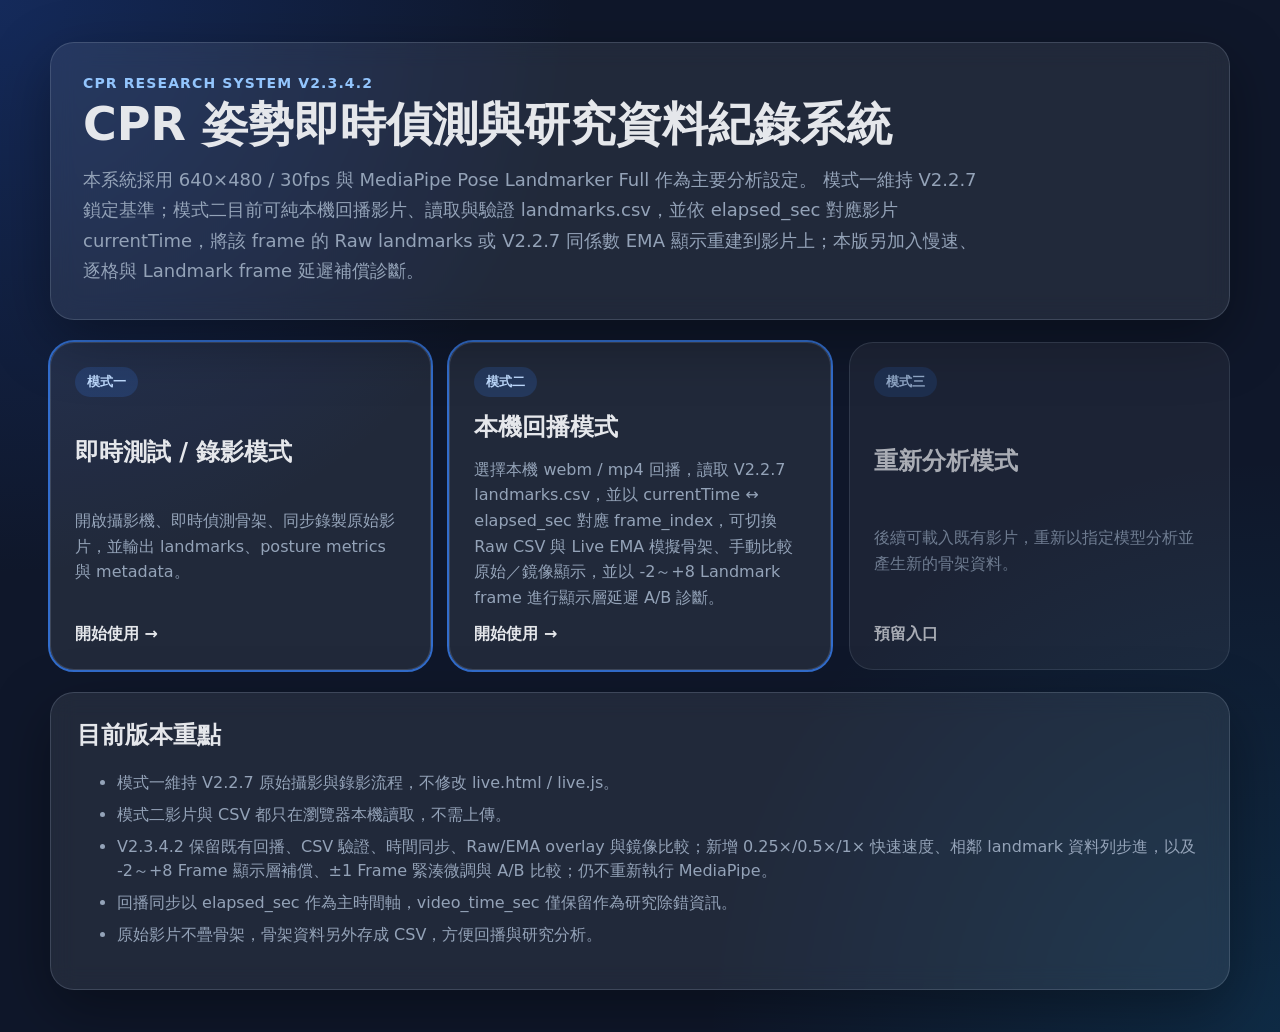
==== commit cae9fcb2: "V2.3.4.2 補償範圍擴充" ====
--- a/index.html
+++ b/index.html
@@ -3,13 +3,13 @@
 <head>
   <meta charset="utf-8" />
   <meta name="viewport" content="width=device-width, initial-scale=1" />
-  <title>CPR Research System V2.3.4.1</title>
-  <link rel="stylesheet" href="style.css?v=20260829-v2341" />
+  <title>CPR Research System V2.3.4.2</title>
+  <link rel="stylesheet" href="style.css?v=20260829-v2342" />
 </head>
 <body>
   <main class="home-shell">
     <section class="hero-card">
-      <p class="eyebrow">CPR Research System V2.3.4.1</p>
+      <p class="eyebrow">CPR Research System V2.3.4.2</p>
       <h1>CPR 姿勢即時偵測與研究資料紀錄系統</h1>
       <p class="hero-text">
         本系統採用 640×480 / 30fps 與 MediaPipe Pose Landmarker Full 作為主要分析設定。
@@ -28,7 +28,7 @@
       <a class="mode-card active" href="replay.html">
         <span class="mode-badge">模式二</span>
         <h2>本機回播模式</h2>
-        <p>選擇本機 webm / mp4 回播，讀取 V2.2.7 landmarks.csv，並以 currentTime ↔ elapsed_sec 對應 frame_index，可切換 Raw CSV 與 Live EMA 模擬骨架、手動比較原始／鏡像顯示，並以 -1～+3 Landmark frame 進行顯示層延遲 A/B 診斷。</p>
+        <p>選擇本機 webm / mp4 回播，讀取 V2.2.7 landmarks.csv，並以 currentTime ↔ elapsed_sec 對應 frame_index，可切換 Raw CSV 與 Live EMA 模擬骨架、手動比較原始／鏡像顯示，並以 -2～+8 Landmark frame 進行顯示層延遲 A/B 診斷。</p>
         <strong>開始使用 →</strong>
       </a>
 
@@ -45,7 +45,7 @@
       <ul>
         <li>模式一維持 V2.2.7 原始攝影與錄影流程，不修改 live.html / live.js。</li>
         <li>模式二影片與 CSV 都只在瀏覽器本機讀取，不需上傳。</li>
-        <li>V2.3.4.1 保留既有回播、CSV 驗證、時間同步、Raw/EMA overlay 與鏡像比較；新增 0.25×/0.5×/1× 快速速度、相鄰 landmark 資料列步進，以及 -1～+3 Frame 顯示層補償與 A/B 比較；仍不重新執行 MediaPipe。</li>
+        <li>V2.3.4.2 保留既有回播、CSV 驗證、時間同步、Raw/EMA overlay 與鏡像比較；新增 0.25×/0.5×/1× 快速速度、相鄰 landmark 資料列步進，以及 -2～+8 Frame 顯示層補償、±1 Frame 緊湊微調與 A/B 比較；仍不重新執行 MediaPipe。</li>
         <li>回播同步以 elapsed_sec 作為主時間軸，video_time_sec 僅保留作為研究除錯資訊。</li>
         <li>原始影片不疊骨架，骨架資料另外存成 CSV，方便回播與研究分析。</li>
       </ul>
--- a/style.css
+++ b/style.css
@@ -951,7 +951,7 @@
   margin-top: 2px;
 }
 
-/* V2.3.4.1: playback + landmark latency diagnostic.
+/* V2.3.4.2: extended playback + landmark latency diagnostic.
    Diagnostic controls are display-only and do not alter stored CSV/video data. */
 .replay-latency-panel {
   display: grid;
@@ -985,7 +985,61 @@
 }
 
 .latency-offset-row button {
-  min-width: 96px;
+  min-width: 58px;
+  min-height: 38px;
+  padding-inline: 12px;
+}
+
+.latency-offset-control-block {
+  gap: 10px;
+}
+
+.latency-offset-stepper {
+  display: grid;
+  grid-template-columns: 64px minmax(132px, 1fr) 64px;
+  align-items: stretch;
+  gap: 8px;
+  max-width: 420px;
+}
+
+.latency-offset-step-btn {
+  min-width: 0 !important;
+  min-height: 48px !important;
+  padding: 8px !important;
+  font-size: 17px;
+  font-weight: 900;
+}
+
+.latency-offset-current {
+  display: grid;
+  place-items: center;
+  align-content: center;
+  gap: 2px;
+  min-width: 0;
+  min-height: 48px;
+  padding: 6px 12px;
+  border: 1px solid rgba(56, 189, 248, 0.42);
+  border-radius: 12px;
+  background: rgba(14, 116, 144, 0.18);
+  text-align: center;
+}
+
+.latency-offset-current strong {
+  font-size: 18px;
+  line-height: 1.2;
+}
+
+.latency-offset-current span {
+  color: var(--muted);
+  font-size: 11px;
+  line-height: 1.2;
+}
+
+.latency-quick-label {
+  color: var(--muted);
+  font-size: 12px;
+  font-weight: 700;
+  margin-top: 1px;
 }
 
 .latency-step-row button,
@@ -1039,11 +1093,13 @@
   }
 
   .latency-offset-row {
-    grid-template-columns: repeat(2, minmax(0, 1fr));
-  }
-
-  .latency-offset-row button[data-latency-offset="3"] {
-    grid-column: 1 / -1;
+    grid-template-columns: repeat(4, minmax(0, 1fr));
+    gap: 6px;
+  }
+
+  .latency-offset-stepper {
+    grid-template-columns: 56px minmax(0, 1fr) 56px;
+    max-width: none;
   }
 
   .latency-button-row button,
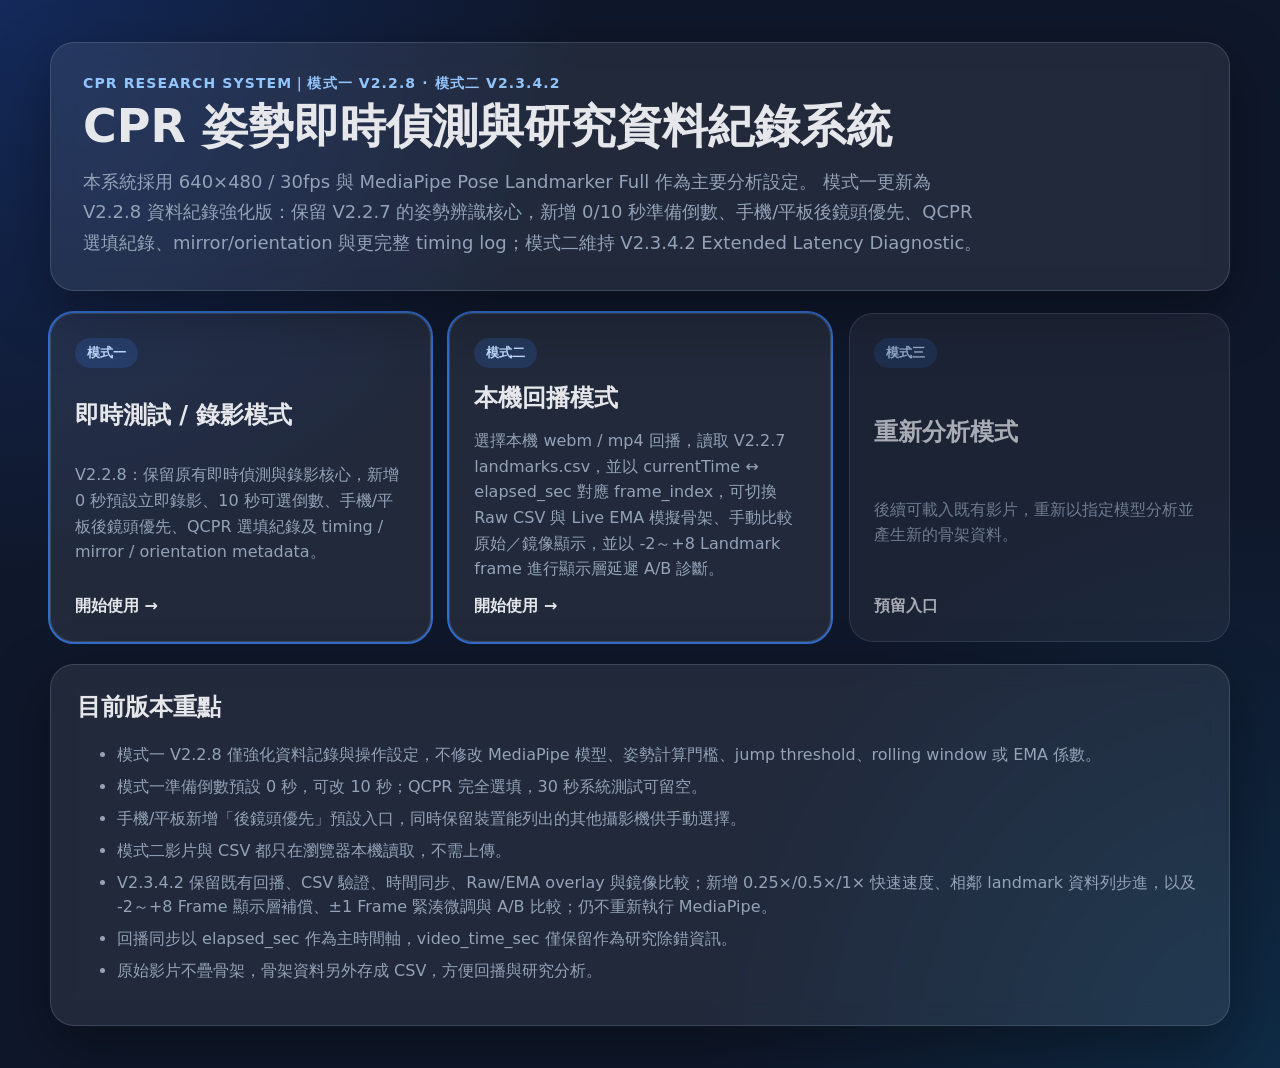
==== commit 2d9371b0: "V2.2.8｜Data Logging Patch" ====
--- a/index.html
+++ b/index.html
@@ -3,17 +3,17 @@
 <head>
   <meta charset="utf-8" />
   <meta name="viewport" content="width=device-width, initial-scale=1" />
-  <title>CPR Research System V2.3.4.2</title>
-  <link rel="stylesheet" href="style.css?v=20260829-v2342" />
+  <title>CPR Research System｜模式一 V2.2.8 / 模式二 V2.3.4.2</title>
+  <link rel="stylesheet" href="style.css?v=20260829-v228" />
 </head>
 <body>
   <main class="home-shell">
     <section class="hero-card">
-      <p class="eyebrow">CPR Research System V2.3.4.2</p>
+      <p class="eyebrow">CPR Research System｜模式一 V2.2.8 · 模式二 V2.3.4.2</p>
       <h1>CPR 姿勢即時偵測與研究資料紀錄系統</h1>
       <p class="hero-text">
         本系統採用 640×480 / 30fps 與 MediaPipe Pose Landmarker Full 作為主要分析設定。
-        模式一維持 V2.2.7 鎖定基準；模式二目前可純本機回播影片、讀取與驗證 landmarks.csv，並依 elapsed_sec 對應影片 currentTime，將該 frame 的 Raw landmarks 或 V2.2.7 同係數 EMA 顯示重建到影片上；本版另加入慢速、逐格與 Landmark frame 延遲補償診斷。
+        模式一更新為 V2.2.8 資料紀錄強化版：保留 V2.2.7 的姿勢辨識核心，新增 0/10 秒準備倒數、手機/平板後鏡頭優先、QCPR 選填紀錄、mirror/orientation 與更完整 timing log；模式二維持 V2.3.4.2 Extended Latency Diagnostic。
       </p>
     </section>
 
@@ -21,7 +21,7 @@
       <a class="mode-card active" href="live.html">
         <span class="mode-badge">模式一</span>
         <h2>即時測試 / 錄影模式</h2>
-        <p>開啟攝影機、即時偵測骨架、同步錄製原始影片，並輸出 landmarks、posture metrics 與 metadata。</p>
+        <p>V2.2.8：保留原有即時偵測與錄影核心，新增 0 秒預設立即錄影、10 秒可選倒數、手機/平板後鏡頭優先、QCPR 選填紀錄及 timing / mirror / orientation metadata。</p>
         <strong>開始使用 →</strong>
       </a>
 
@@ -43,7 +43,9 @@
     <section class="note-card">
       <h2>目前版本重點</h2>
       <ul>
-        <li>模式一維持 V2.2.7 原始攝影與錄影流程，不修改 live.html / live.js。</li>
+        <li>模式一 V2.2.8 僅強化資料記錄與操作設定，不修改 MediaPipe 模型、姿勢計算門檻、jump threshold、rolling window 或 EMA 係數。</li>
+        <li>模式一準備倒數預設 0 秒，可改 10 秒；QCPR 完全選填，30 秒系統測試可留空。</li>
+        <li>手機/平板新增「後鏡頭優先」預設入口，同時保留裝置能列出的其他攝影機供手動選擇。</li>
         <li>模式二影片與 CSV 都只在瀏覽器本機讀取，不需上傳。</li>
         <li>V2.3.4.2 保留既有回播、CSV 驗證、時間同步、Raw/EMA overlay 與鏡像比較；新增 0.25×/0.5×/1× 快速速度、相鄰 landmark 資料列步進，以及 -2～+8 Frame 顯示層補償、±1 Frame 緊湊微調與 A/B 比較；仍不重新執行 MediaPipe。</li>
         <li>回播同步以 elapsed_sec 作為主時間軸，video_time_sec 僅保留作為研究除錯資訊。</li>
--- a/style.css
+++ b/style.css
@@ -1114,3 +1114,71 @@
     grid-template-columns: 1fr;
   }
 }
+
+/* Mode 1 V2.2.8 — optional QCPR manual-entry panel */
+.optional-card {
+  border: 1px solid rgba(148, 163, 184, 0.24);
+  border-radius: 16px;
+  padding: 14px;
+  background: rgba(15, 23, 42, 0.42);
+  display: grid;
+  gap: 12px;
+}
+
+.optional-card-head strong {
+  display: block;
+  margin-bottom: 4px;
+}
+
+.optional-card-head p {
+  margin: 0;
+  color: var(--muted);
+  font-size: 0.88rem;
+  line-height: 1.55;
+}
+
+.qcpr-fields {
+  display: grid;
+  gap: 12px;
+}
+
+.qcpr-grid {
+  display: grid;
+  grid-template-columns: repeat(2, minmax(0, 1fr));
+  gap: 10px;
+}
+
+.qcpr-flags {
+  border: 1px solid rgba(148, 163, 184, 0.2);
+  border-radius: 12px;
+  padding: 10px 12px 12px;
+  display: grid;
+  grid-template-columns: repeat(2, minmax(0, 1fr));
+  gap: 8px 12px;
+}
+
+.qcpr-flags legend {
+  padding: 0 6px;
+  color: var(--muted);
+  font-size: 0.84rem;
+}
+
+.qcpr-flags label {
+  display: flex;
+  align-items: center;
+  gap: 8px;
+  font-size: 0.9rem;
+}
+
+.qcpr-flags input[type="checkbox"] {
+  width: 18px;
+  height: 18px;
+  margin: 0;
+}
+
+@media (max-width: 720px) {
+  .qcpr-grid,
+  .qcpr-flags {
+    grid-template-columns: 1fr;
+  }
+}
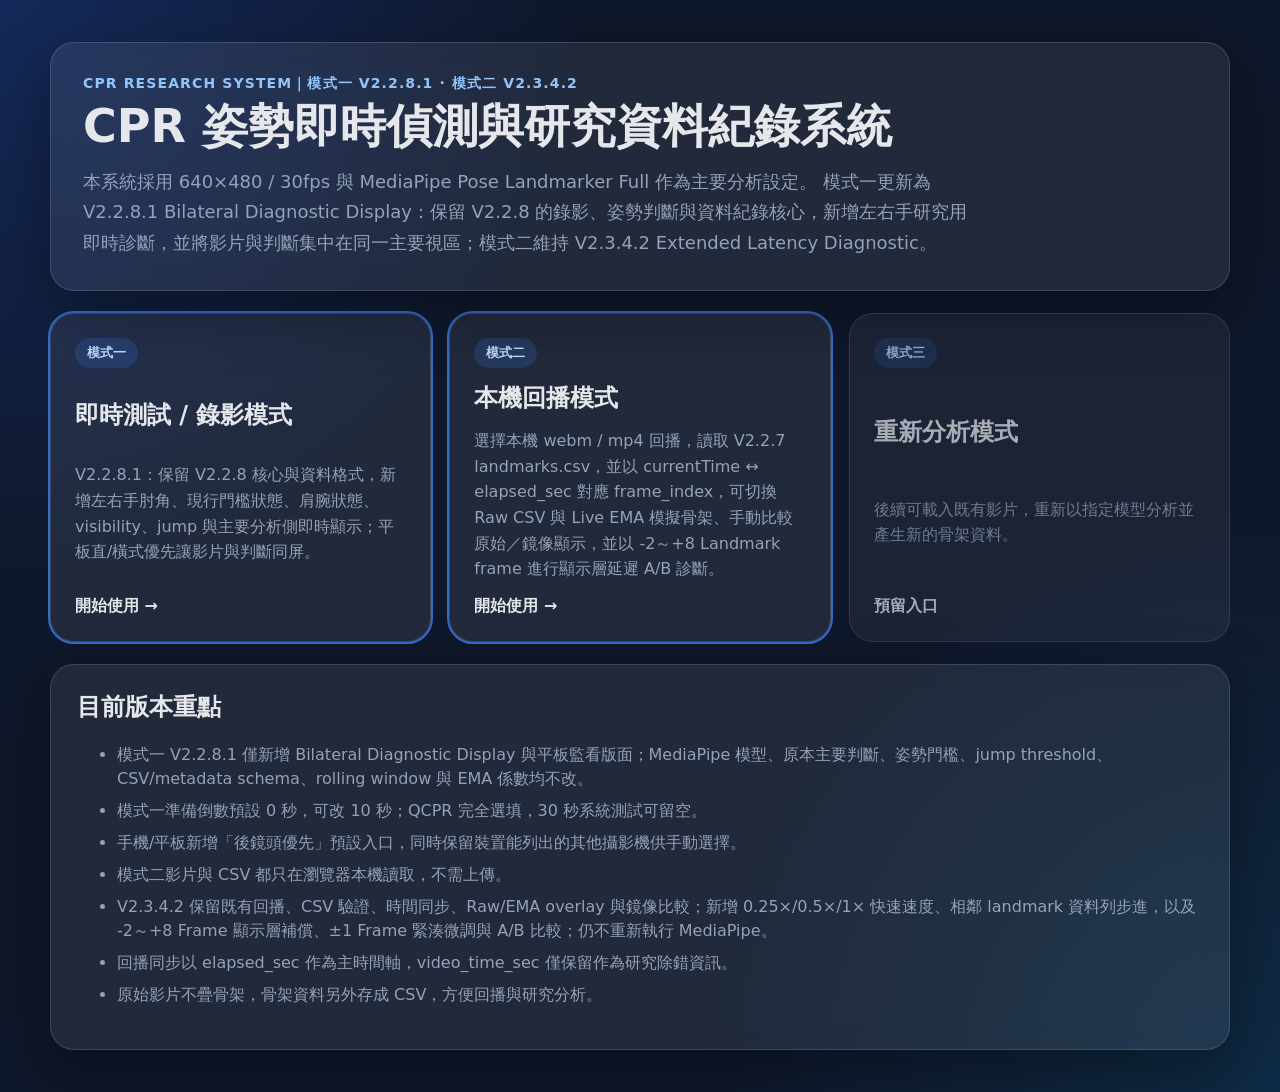
==== commit 8b860885: "V2.2.8.1｜Bilateral Diagnostic Display" ====
--- a/index.html
+++ b/index.html
@@ -3,17 +3,17 @@
 <head>
   <meta charset="utf-8" />
   <meta name="viewport" content="width=device-width, initial-scale=1" />
-  <title>CPR Research System｜模式一 V2.2.8 / 模式二 V2.3.4.2</title>
-  <link rel="stylesheet" href="style.css?v=20260829-v228" />
+  <title>CPR Research System｜模式一 V2.2.8.1 / 模式二 V2.3.4.2</title>
+  <link rel="stylesheet" href="style.css?v=20260829-v2281" />
 </head>
 <body>
   <main class="home-shell">
     <section class="hero-card">
-      <p class="eyebrow">CPR Research System｜模式一 V2.2.8 · 模式二 V2.3.4.2</p>
+      <p class="eyebrow">CPR Research System｜模式一 V2.2.8.1 · 模式二 V2.3.4.2</p>
       <h1>CPR 姿勢即時偵測與研究資料紀錄系統</h1>
       <p class="hero-text">
         本系統採用 640×480 / 30fps 與 MediaPipe Pose Landmarker Full 作為主要分析設定。
-        模式一更新為 V2.2.8 資料紀錄強化版：保留 V2.2.7 的姿勢辨識核心，新增 0/10 秒準備倒數、手機/平板後鏡頭優先、QCPR 選填紀錄、mirror/orientation 與更完整 timing log；模式二維持 V2.3.4.2 Extended Latency Diagnostic。
+        模式一更新為 V2.2.8.1 Bilateral Diagnostic Display：保留 V2.2.8 的錄影、姿勢判斷與資料紀錄核心，新增左右手研究用即時診斷，並將影片與判斷集中在同一主要視區；模式二維持 V2.3.4.2 Extended Latency Diagnostic。
       </p>
     </section>
 
@@ -21,7 +21,7 @@
       <a class="mode-card active" href="live.html">
         <span class="mode-badge">模式一</span>
         <h2>即時測試 / 錄影模式</h2>
-        <p>V2.2.8：保留原有即時偵測與錄影核心，新增 0 秒預設立即錄影、10 秒可選倒數、手機/平板後鏡頭優先、QCPR 選填紀錄及 timing / mirror / orientation metadata。</p>
+        <p>V2.2.8.1：保留 V2.2.8 核心與資料格式，新增左右手肘角、現行門檻狀態、肩腕狀態、visibility、jump 與主要分析側即時顯示；平板直/橫式優先讓影片與判斷同屏。</p>
         <strong>開始使用 →</strong>
       </a>
 
@@ -43,7 +43,7 @@
     <section class="note-card">
       <h2>目前版本重點</h2>
       <ul>
-        <li>模式一 V2.2.8 僅強化資料記錄與操作設定，不修改 MediaPipe 模型、姿勢計算門檻、jump threshold、rolling window 或 EMA 係數。</li>
+        <li>模式一 V2.2.8.1 僅新增 Bilateral Diagnostic Display 與平板監看版面；MediaPipe 模型、原本主要判斷、姿勢門檻、jump threshold、CSV/metadata schema、rolling window 與 EMA 係數均不改。</li>
         <li>模式一準備倒數預設 0 秒，可改 10 秒；QCPR 完全選填，30 秒系統測試可留空。</li>
         <li>手機/平板新增「後鏡頭優先」預設入口，同時保留裝置能列出的其他攝影機供手動選擇。</li>
         <li>模式二影片與 CSV 都只在瀏覽器本機讀取，不需上傳。</li>
--- a/style.css
+++ b/style.css
@@ -1182,3 +1182,195 @@
     grid-template-columns: 1fr;
   }
 }
+
+/* V2.2.8.1: Bilateral Diagnostic Display — tablet-first monitor workspace. */
+.monitor-workspace {
+  display: grid;
+  grid-template-columns: minmax(0, 1fr) minmax(260px, 330px);
+  gap: 12px;
+  align-items: start;
+}
+
+.live-diagnostics {
+  display: grid;
+  gap: 10px;
+  min-width: 0;
+}
+
+.live-diagnostics .inline-status-panel {
+  grid-template-columns: repeat(2, minmax(0, 1fr));
+  padding: 0;
+}
+
+.live-diagnostics .metric-card {
+  padding: 12px;
+  border-radius: 14px;
+}
+
+.live-diagnostics .metric-card span {
+  font-size: 12px;
+  margin-bottom: 4px;
+}
+
+.live-diagnostics .metric-card strong {
+  font-size: 18px;
+}
+
+.bilateral-panel {
+  border-radius: 16px;
+  padding: 12px;
+  background: rgba(15, 23, 42, 0.72);
+  border: 1px solid rgba(96, 165, 250, 0.28);
+}
+
+.bilateral-head {
+  display: flex;
+  align-items: flex-start;
+  justify-content: space-between;
+  gap: 10px;
+  margin-bottom: 10px;
+}
+
+.bilateral-head h2 {
+  margin: 0;
+  font-size: 17px;
+}
+
+.bilateral-head p {
+  margin: 5px 0 0;
+  color: var(--muted);
+  font-size: 11px;
+  line-height: 1.45;
+}
+
+.research-badge,
+.primary-side-badge {
+  flex: 0 0 auto;
+  border-radius: 999px;
+  padding: 4px 8px;
+  font-size: 10px;
+  font-weight: 900;
+  letter-spacing: 0.03em;
+}
+
+.research-badge {
+  color: #bfdbfe;
+  background: rgba(37, 99, 235, 0.18);
+  border: 1px solid rgba(96, 165, 250, 0.4);
+}
+
+.primary-side-badge {
+  color: #bbf7d0;
+  background: rgba(22, 163, 74, 0.16);
+  border: 1px solid rgba(34, 197, 94, 0.38);
+}
+
+.bilateral-grid {
+  display: grid;
+  grid-template-columns: repeat(2, minmax(0, 1fr));
+  gap: 8px;
+}
+
+.arm-diagnostic {
+  min-width: 0;
+  border-radius: 13px;
+  padding: 10px;
+  background: rgba(2, 6, 23, 0.38);
+  border: 1px solid rgba(148, 163, 184, 0.2);
+}
+
+.arm-diagnostic.ok { border-color: rgba(22, 163, 74, 0.55); }
+.arm-diagnostic.warn { border-color: rgba(245, 158, 11, 0.62); }
+.arm-diagnostic.bad { border-color: rgba(220, 38, 38, 0.62); }
+
+.arm-diagnostic-title {
+  display: flex;
+  align-items: center;
+  justify-content: space-between;
+  gap: 6px;
+  margin-bottom: 7px;
+}
+
+.arm-diagnostic-title > strong {
+  font-size: 14px;
+}
+
+.arm-diagnostic dl {
+  display: grid;
+  gap: 4px;
+  margin: 0;
+}
+
+.arm-diagnostic dl > div {
+  display: grid;
+  grid-template-columns: minmax(58px, 0.9fr) minmax(0, 1.1fr);
+  gap: 5px;
+  align-items: baseline;
+}
+
+.arm-diagnostic dt,
+.arm-diagnostic dd {
+  margin: 0;
+  font-size: 11px;
+  line-height: 1.35;
+}
+
+.arm-diagnostic dt { color: var(--muted); }
+.arm-diagnostic dd {
+  color: #e2e8f0;
+  font-weight: 850;
+  text-align: right;
+  overflow-wrap: anywhere;
+}
+
+/* Desktop / tablet: keep video and live judgement in the same primary viewport. */
+@media (max-width: 1180px) and (min-width: 721px) {
+  .video-column {
+    width: 100%;
+  }
+  .monitor-workspace {
+    grid-template-columns: minmax(0, 1.65fr) minmax(280px, 0.85fr);
+  }
+  .operation-panel {
+    grid-template-columns: minmax(0, 1fr);
+  }
+}
+
+/* Tablet portrait can still keep a compact side-by-side monitor. */
+@media (max-width: 860px) and (min-width: 721px) {
+  .monitor-workspace {
+    grid-template-columns: minmax(0, 1.45fr) minmax(250px, 0.85fr);
+    gap: 10px;
+  }
+  .bilateral-grid {
+    grid-template-columns: 1fr;
+  }
+  .live-diagnostics .metric-card {
+    padding: 9px;
+  }
+  .live-diagnostics .metric-card strong {
+    font-size: 16px;
+  }
+}
+
+/* Phone fallback: stack video and diagnostics; tablet layout remains the priority. */
+@media (max-width: 720px) {
+  .monitor-workspace {
+    grid-template-columns: 1fr;
+  }
+  .bilateral-grid {
+    grid-template-columns: repeat(2, minmax(0, 1fr));
+  }
+  .bilateral-panel {
+    padding: 10px;
+  }
+  .bilateral-head p {
+    font-size: 10px;
+  }
+}
+
+@media (max-width: 430px) {
+  .bilateral-grid {
+    grid-template-columns: 1fr;
+  }
+}
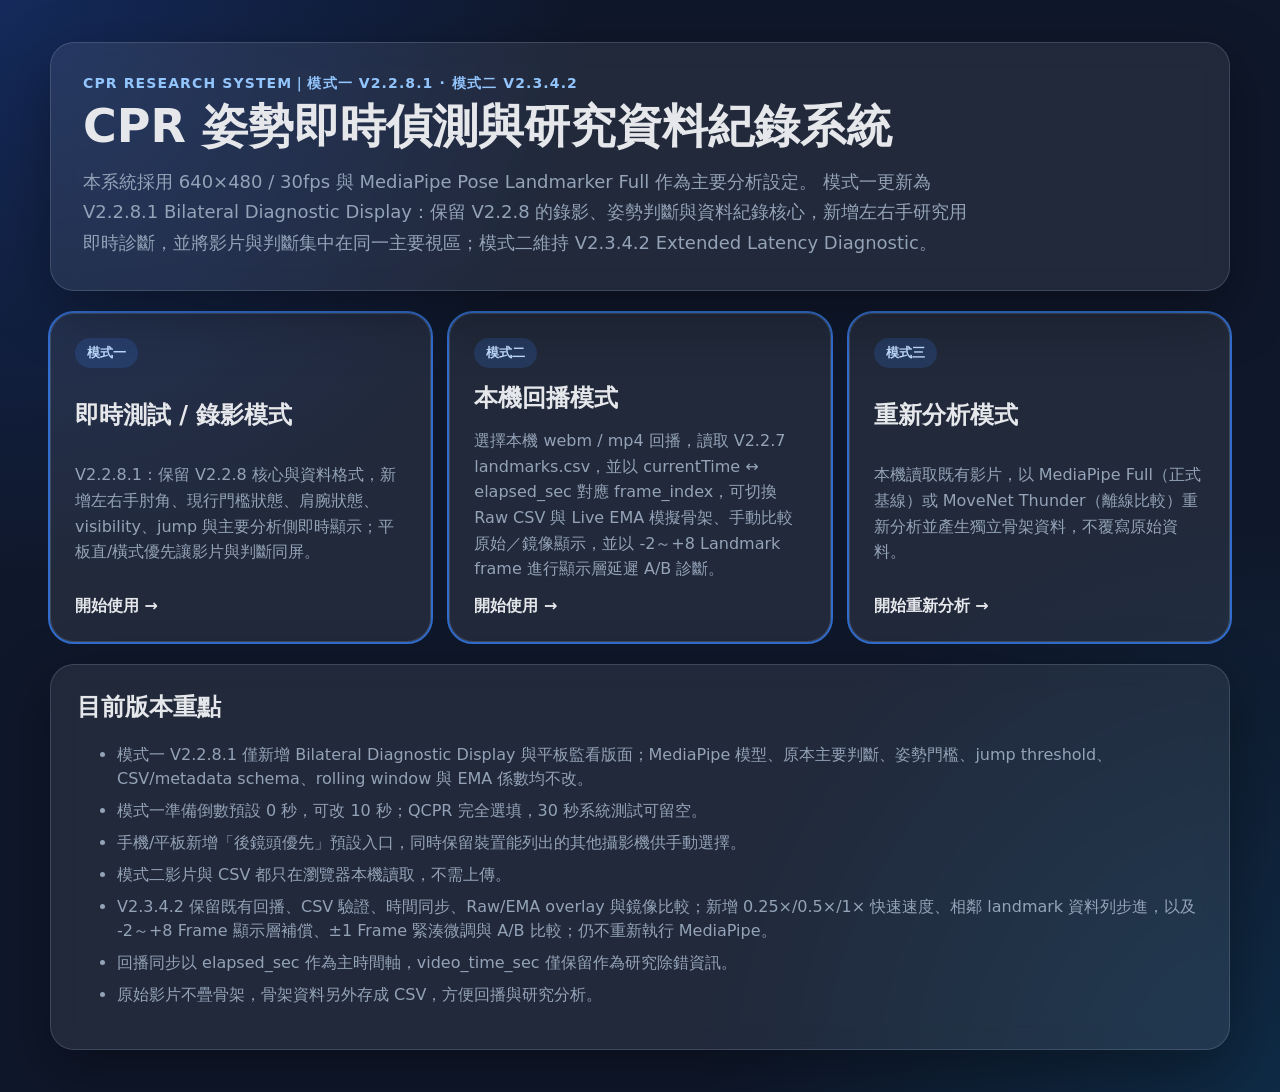
==== commit 8eefd4e6: "Mode1Monitor_Mode3V1.3" ====
--- a/index.html
+++ b/index.html
@@ -32,11 +32,11 @@
         <strong>開始使用 →</strong>
       </a>
 
-      <a class="mode-card disabled" href="analyze.html" aria-disabled="true">
+      <a class="mode-card active" href="analyze.html">
         <span class="mode-badge">模式三</span>
         <h2>重新分析模式</h2>
-        <p>後續可載入既有影片，重新以指定模型分析並產生新的骨架資料。</p>
-        <strong>預留入口</strong>
+        <p>本機讀取既有影片，以 MediaPipe Full（正式基線）或 MoveNet Thunder（離線比較）重新分析並產生獨立骨架資料，不覆寫原始資料。</p>
+        <strong>開始重新分析 →</strong>
       </a>
     </section>
 
--- a/style.css
+++ b/style.css
@@ -1374,3 +1374,52 @@
     grid-template-columns: 1fr;
   }
 }
+
+/* Mode 1 monitor-first layout patch: preserve recording controls and make the
+   4:3 capture view the largest element on every target device. */
+@media (min-width: 1181px) {
+  .live-layout {
+    grid-template-columns: minmax(220px, 280px) minmax(0, 1fr) minmax(250px, 320px);
+  }
+
+  .monitor-workspace {
+    grid-template-columns: minmax(0, 1fr);
+  }
+
+  .live-diagnostics {
+    grid-template-columns: minmax(0, 1fr);
+  }
+
+  .live-diagnostics .inline-status-panel {
+    grid-template-columns: repeat(3, minmax(0, 1fr));
+  }
+
+  .bilateral-grid {
+    grid-template-columns: repeat(2, minmax(0, 1fr));
+  }
+}
+
+/* Tablet portrait: diagnostics move below the monitor so the camera image
+   remains readable rather than competing for horizontal space. */
+@media (max-width: 860px) and (min-width: 721px) {
+  .monitor-workspace {
+    grid-template-columns: minmax(0, 1fr);
+  }
+
+  .live-diagnostics .inline-status-panel {
+    grid-template-columns: repeat(3, minmax(0, 1fr));
+  }
+
+  .bilateral-grid {
+    grid-template-columns: repeat(2, minmax(0, 1fr));
+  }
+}
+
+/* Phone: use the available width for the monitor. A viewport-height cap made
+   the recording image unnecessarily small on short or landscape screens. */
+@media (max-width: 720px) {
+  .video-card.video-landscape {
+    width: 100%;
+    margin-inline: 0;
+  }
+}
